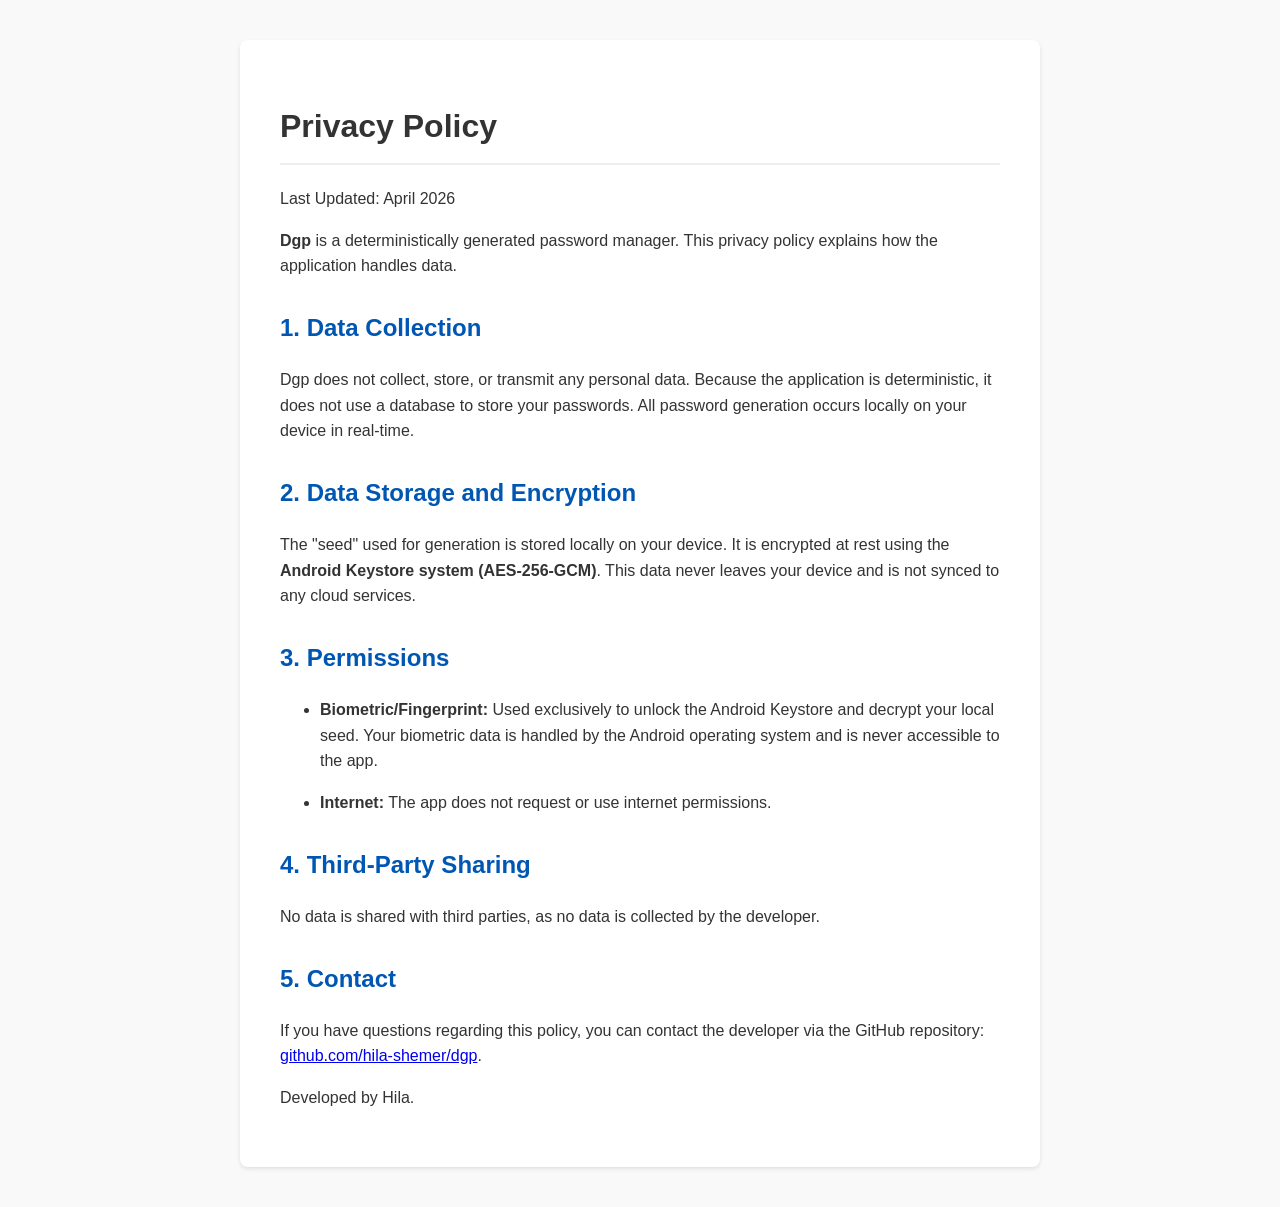
==== privacy.html @ 8af3cdf9 "Added privacy policy" ====
<!DOCTYPE html>
<html lang="en">
<head>
    <meta charset="UTF-8">
    <meta name="viewport" content="width=device-width, initial-scale=1.0">
    <title>Privacy Policy - Dgp</title>
    <style>
        body {
            font-family: -apple-system, BlinkMacSystemFont, "Segoe UI", Roboto, Helvetica, Arial, sans-serif;
            line-height: 1.6;
            color: #333;
            max-width: 800px;
            margin: 40px auto;
            padding: 0 20px;
            background-color: #f9f9f9;
        }
        .container {
            background: white;
            padding: 40px;
            border-radius: 8px;
            box-shadow: 0 2px 4px rgba(0,0,0,0.1);
        }
        h1 { border-bottom: 2px solid #eee; padding-bottom: 10px; }
        h2 { margin-top: 30px; color: #0056b3; }
        p, li { margin-bottom: 1rem; }
    </style>
</head>
<body>
    <div class="container">
        <h1>Privacy Policy</h1>
        <p>Last Updated: April 2026</p>

        <p><strong>Dgp</strong> is a deterministically generated password manager. This privacy policy explains how the application handles data.</p>

        <h2>1. Data Collection</h2>
        <p>Dgp does not collect, store, or transmit any personal data. Because the application is deterministic, it does not use a database to store your passwords. All password generation occurs locally on your device in real-time.</p>

        <h2>2. Data Storage and Encryption</h2>
        <p>The "seed" used for generation is stored locally on your device. It is encrypted at rest using the <strong>Android Keystore system (AES-256-GCM)</strong>. This data never leaves your device and is not synced to any cloud services.</p>

        <h2>3. Permissions</h2>
        <ul>
            <li><strong>Biometric/Fingerprint:</strong> Used exclusively to unlock the Android Keystore and decrypt your local seed. Your biometric data is handled by the Android operating system and is never accessible to the app.</li>
            <li><strong>Internet:</strong> The app does not request or use internet permissions.</li>
        </ul>

        <h2>4. Third-Party Sharing</h2>
        <p>No data is shared with third parties, as no data is collected by the developer.</p>

        <h2>5. Contact</h2>
        <p>If you have questions regarding this policy, you can contact the developer via the GitHub repository: <a href="https://github.com/hila-shemer/dgp">github.com/hila-shemer/dgp</a>.</p>
        
        <p>Developed by Hila.</p>
    </div>
</body>
</html>
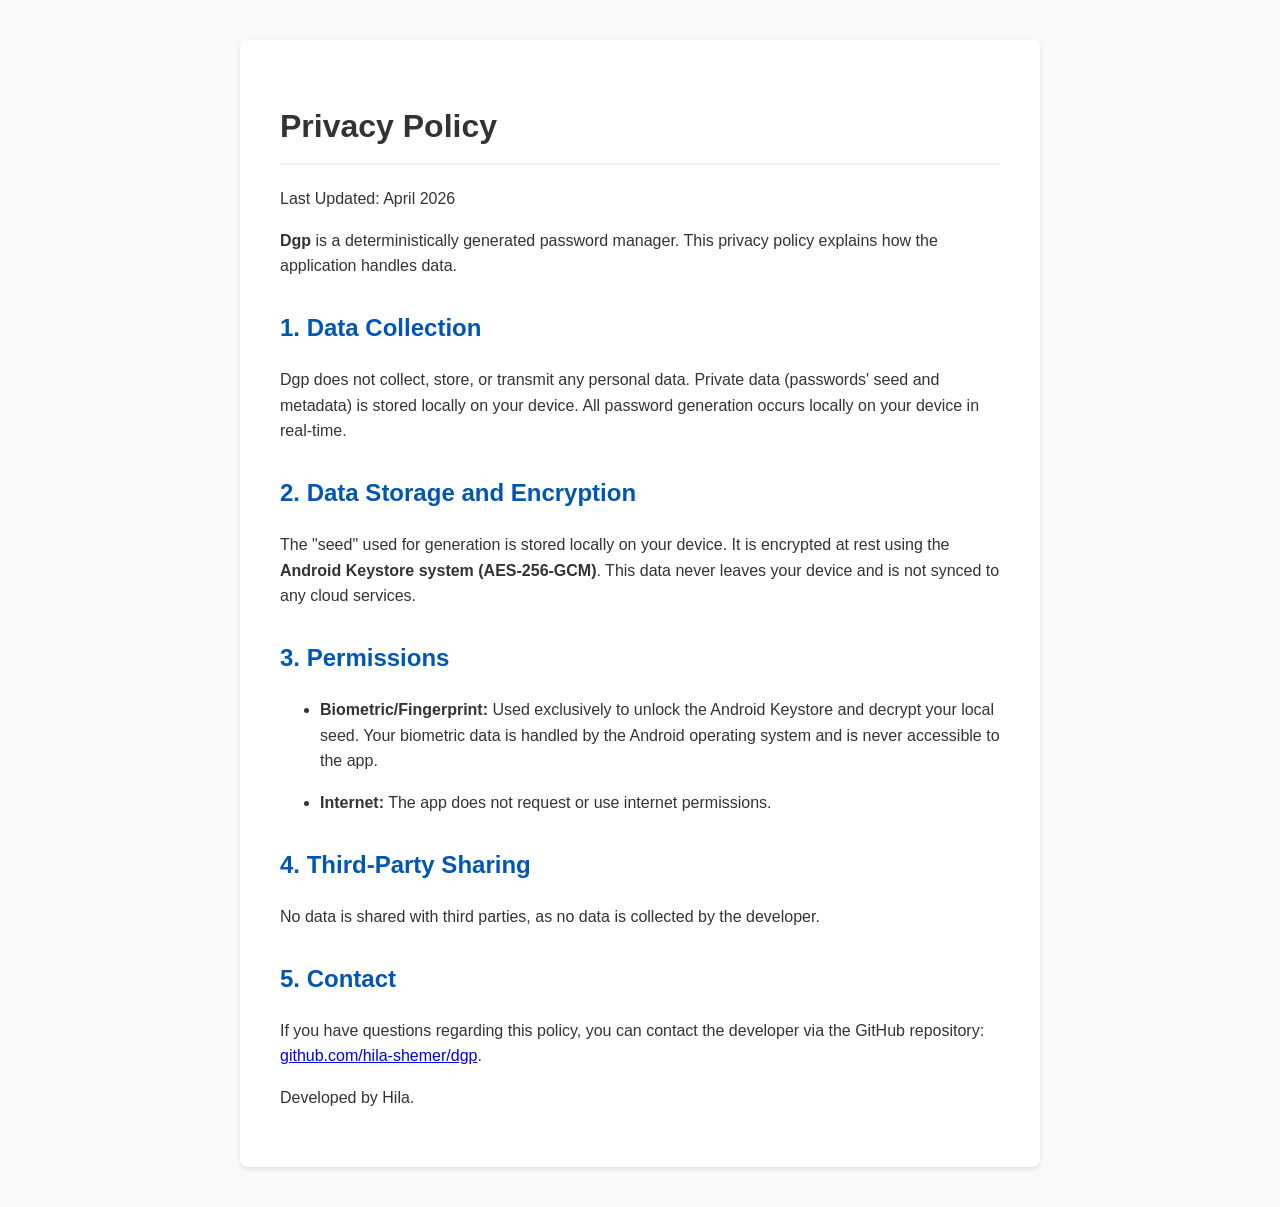
==== commit 7cbe213e: "Refine privacy policy (lack of database is not the issue, and technically the metadata is a kind of " ====
--- a/privacy.html
+++ b/privacy.html
@@ -33,7 +33,7 @@
         <p><strong>Dgp</strong> is a deterministically generated password manager. This privacy policy explains how the application handles data.</p>
 
         <h2>1. Data Collection</h2>
-        <p>Dgp does not collect, store, or transmit any personal data. Because the application is deterministic, it does not use a database to store your passwords. All password generation occurs locally on your device in real-time.</p>
+        <p>Dgp does not collect, store, or transmit any personal data. Private data (passwords' seed and metadata) is stored locally on your device. All password generation occurs locally on your device in real-time.</p>
 
         <h2>2. Data Storage and Encryption</h2>
         <p>The "seed" used for generation is stored locally on your device. It is encrypted at rest using the <strong>Android Keystore system (AES-256-GCM)</strong>. This data never leaves your device and is not synced to any cloud services.</p>
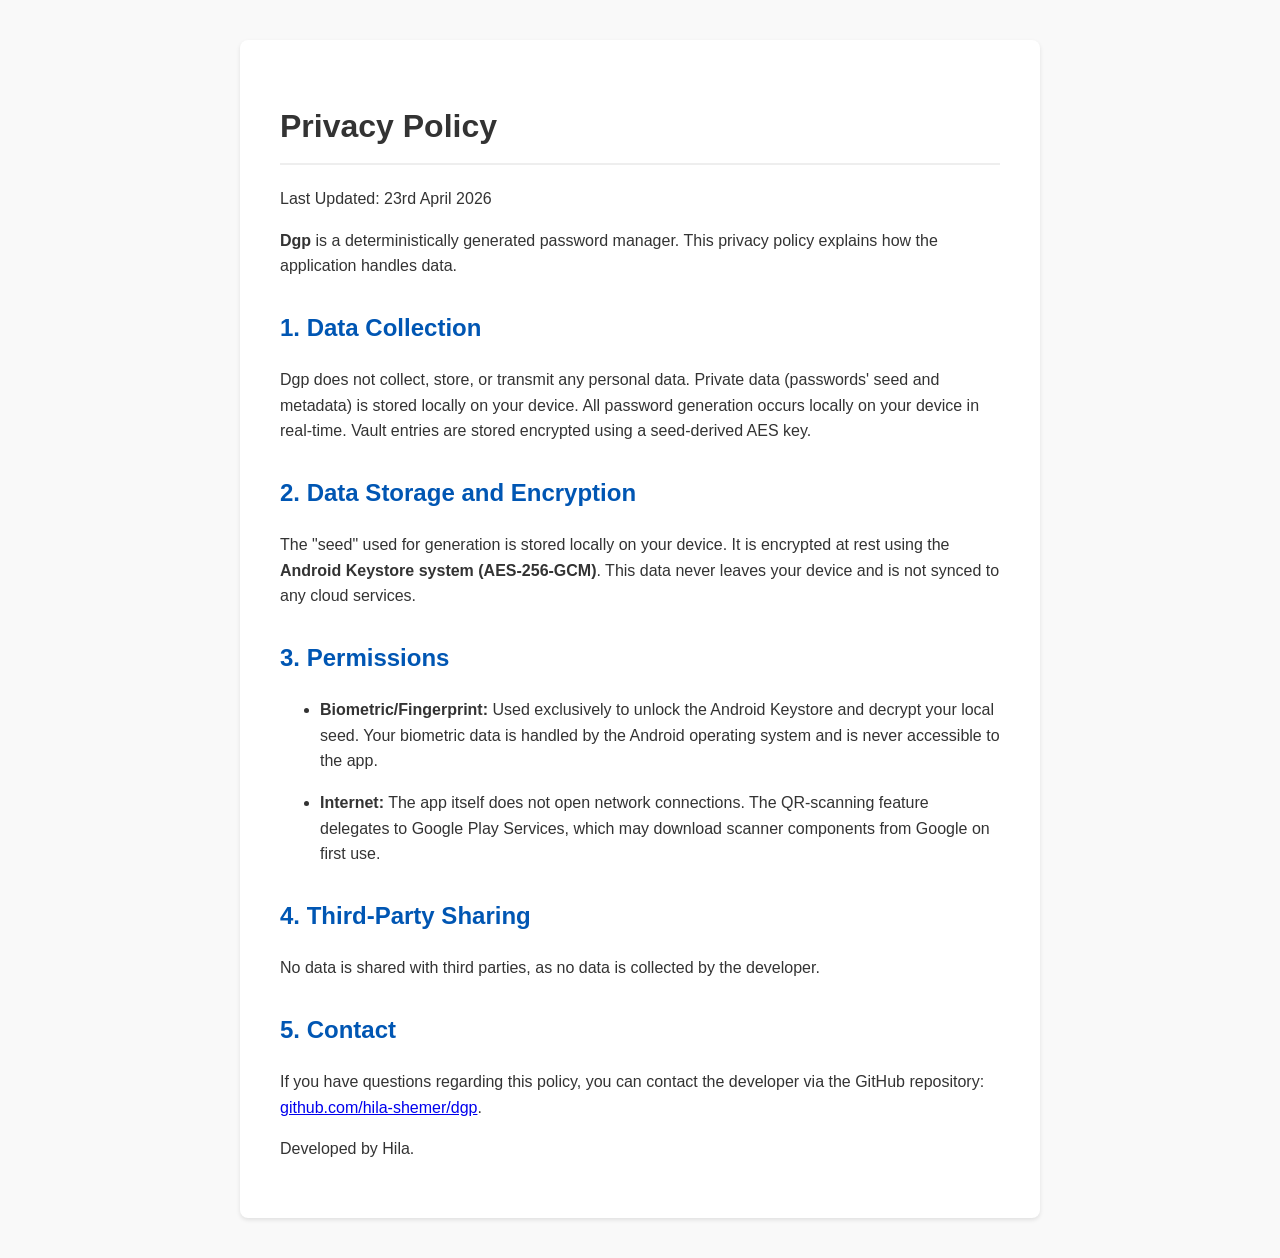
==== commit e456fdae: "Fixes to privacy policy" ====
--- a/privacy.html
+++ b/privacy.html
@@ -28,12 +28,12 @@
 <body>
     <div class="container">
         <h1>Privacy Policy</h1>
-        <p>Last Updated: April 2026</p>
+        <p>Last Updated: 23rd April 2026</p>
 
         <p><strong>Dgp</strong> is a deterministically generated password manager. This privacy policy explains how the application handles data.</p>
 
         <h2>1. Data Collection</h2>
-        <p>Dgp does not collect, store, or transmit any personal data. Private data (passwords' seed and metadata) is stored locally on your device. All password generation occurs locally on your device in real-time.</p>
+        <p>Dgp does not collect, store, or transmit any personal data. Private data (passwords' seed and metadata) is stored locally on your device. All password generation occurs locally on your device in real-time. Vault entries are stored encrypted using a seed-derived AES key.</p>
 
         <h2>2. Data Storage and Encryption</h2>
         <p>The "seed" used for generation is stored locally on your device. It is encrypted at rest using the <strong>Android Keystore system (AES-256-GCM)</strong>. This data never leaves your device and is not synced to any cloud services.</p>
@@ -41,7 +41,7 @@
         <h2>3. Permissions</h2>
         <ul>
             <li><strong>Biometric/Fingerprint:</strong> Used exclusively to unlock the Android Keystore and decrypt your local seed. Your biometric data is handled by the Android operating system and is never accessible to the app.</li>
-            <li><strong>Internet:</strong> The app does not request or use internet permissions.</li>
+            <li><strong>Internet:</strong> The app itself does not open network connections. The QR-scanning feature delegates to Google Play Services, which may download scanner components from Google on first use.</li>
         </ul>
 
         <h2>4. Third-Party Sharing</h2>
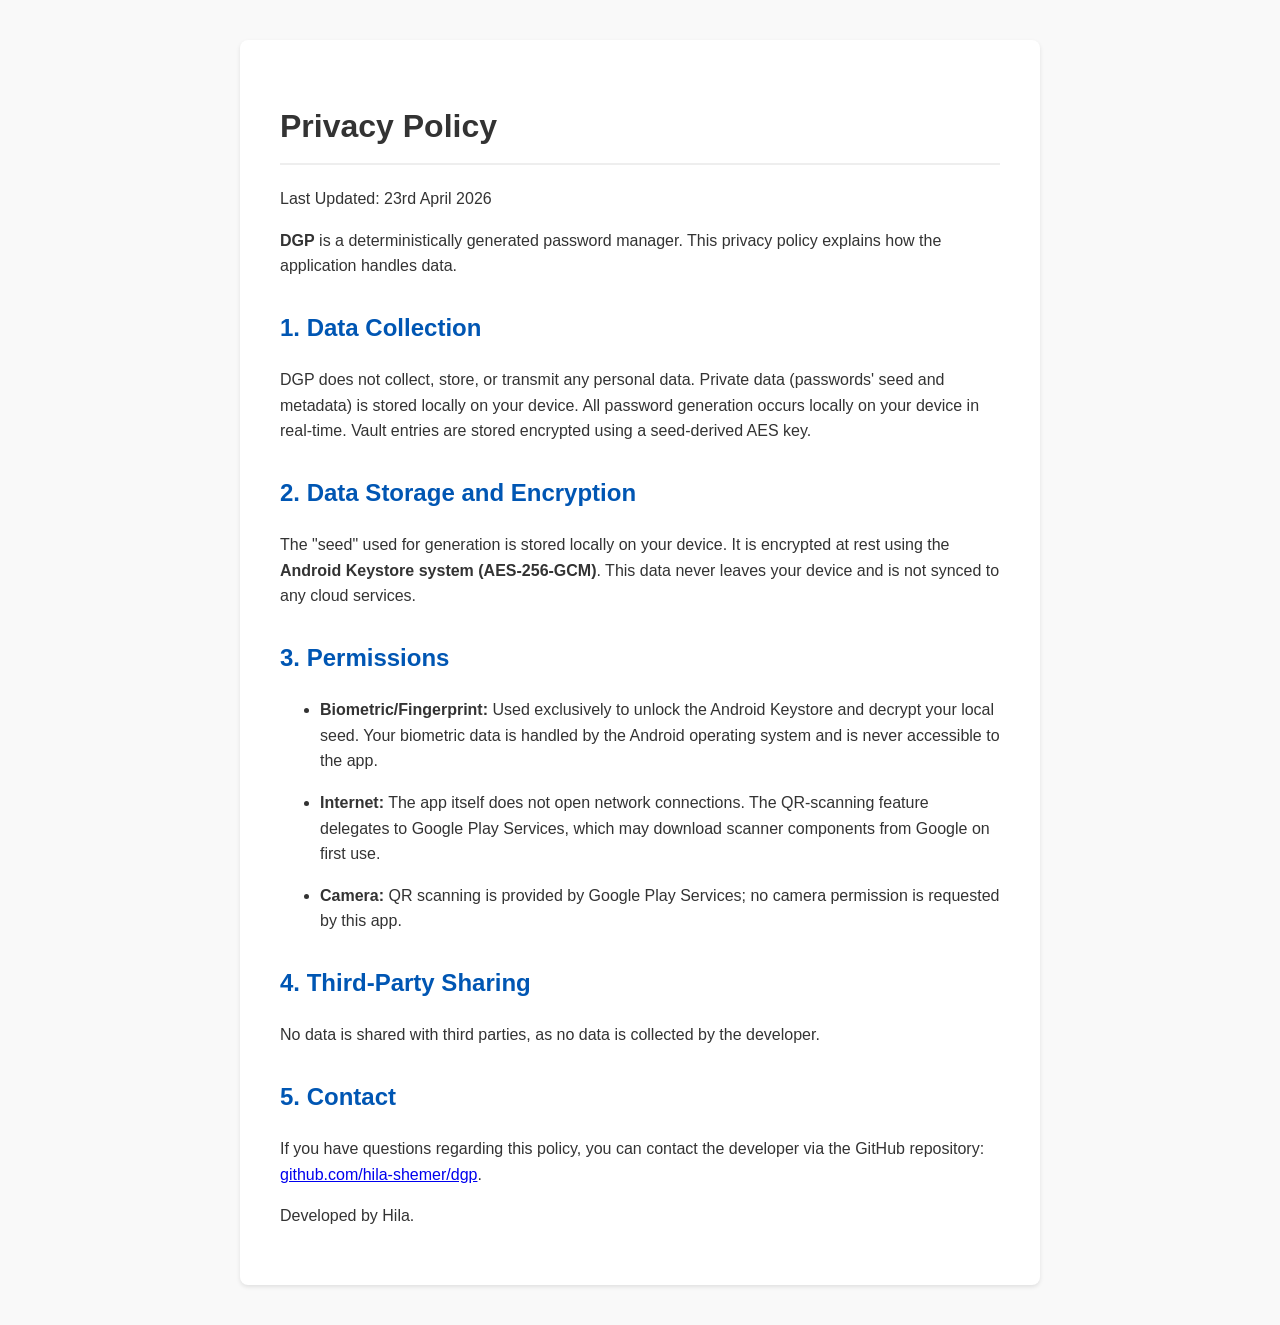
==== commit a593e787: "More update to privacy.html" ====
--- a/privacy.html
+++ b/privacy.html
@@ -3,7 +3,7 @@
 <head>
     <meta charset="UTF-8">
     <meta name="viewport" content="width=device-width, initial-scale=1.0">
-    <title>Privacy Policy - Dgp</title>
+    <title>Privacy Policy - DGP</title>
     <style>
         body {
             font-family: -apple-system, BlinkMacSystemFont, "Segoe UI", Roboto, Helvetica, Arial, sans-serif;
@@ -30,10 +30,10 @@
         <h1>Privacy Policy</h1>
         <p>Last Updated: 23rd April 2026</p>
 
-        <p><strong>Dgp</strong> is a deterministically generated password manager. This privacy policy explains how the application handles data.</p>
+        <p><strong>DGP</strong> is a deterministically generated password manager. This privacy policy explains how the application handles data.</p>
 
         <h2>1. Data Collection</h2>
-        <p>Dgp does not collect, store, or transmit any personal data. Private data (passwords' seed and metadata) is stored locally on your device. All password generation occurs locally on your device in real-time. Vault entries are stored encrypted using a seed-derived AES key.</p>
+        <p>DGP does not collect, store, or transmit any personal data. Private data (passwords' seed and metadata) is stored locally on your device. All password generation occurs locally on your device in real-time. Vault entries are stored encrypted using a seed-derived AES key.</p>
 
         <h2>2. Data Storage and Encryption</h2>
         <p>The "seed" used for generation is stored locally on your device. It is encrypted at rest using the <strong>Android Keystore system (AES-256-GCM)</strong>. This data never leaves your device and is not synced to any cloud services.</p>
@@ -42,6 +42,7 @@
         <ul>
             <li><strong>Biometric/Fingerprint:</strong> Used exclusively to unlock the Android Keystore and decrypt your local seed. Your biometric data is handled by the Android operating system and is never accessible to the app.</li>
             <li><strong>Internet:</strong> The app itself does not open network connections. The QR-scanning feature delegates to Google Play Services, which may download scanner components from Google on first use.</li>
+            <li><strong>Camera:</strong> QR scanning is provided by Google Play Services; no camera permission is requested by this app.</li>
         </ul>
 
         <h2>4. Third-Party Sharing</h2>
